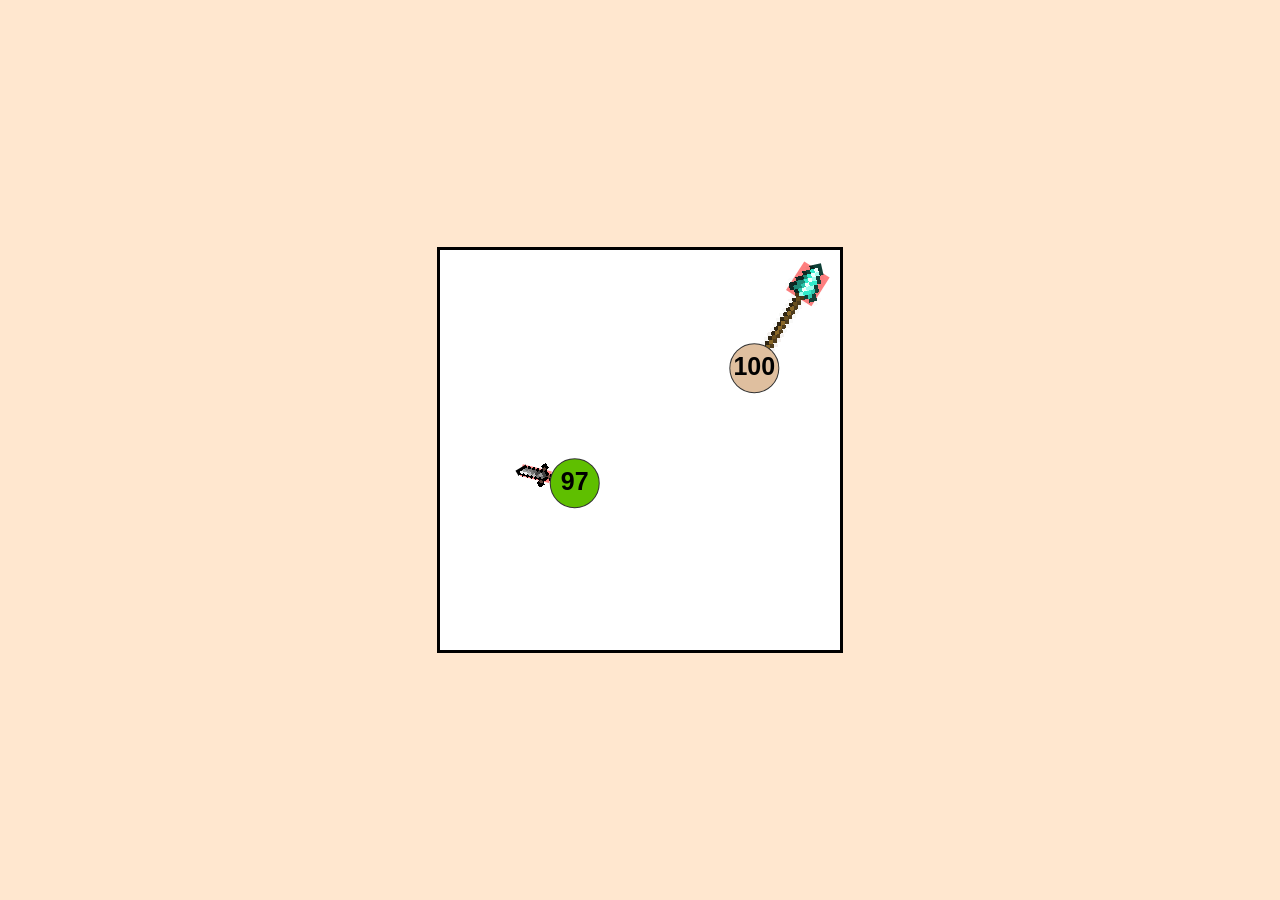
==== index.html @ 6437f3bf "ttu" ====
<!DOCTYPE html>
<html lang="en">

<head>
    <meta charset="UTF-8" />
    <title>Earclacks</title>
    <link rel="stylesheet" href="index.css">
</head>

<body>
    <div class="col">
        <canvas id="canvas" width="400" height="400"></canvas>
    </div>
    <script src="seedrandom.js"></script>
    <script src="index.js"></script>

</body>

</html>
---- index.css ----
body {
    margin: 0;
    background: #ffe7cf;
    display: flex;
    justify-content: center;
    align-items: center;
    height: 100vh;
    color: white;
    font-size: 18px;
}

canvas {
    background: #fff;
    border: 3px solid #000;
}

.col {
    display: flex;
    flex-direction: column;
    align-items: center;
    justify-content: center;
}
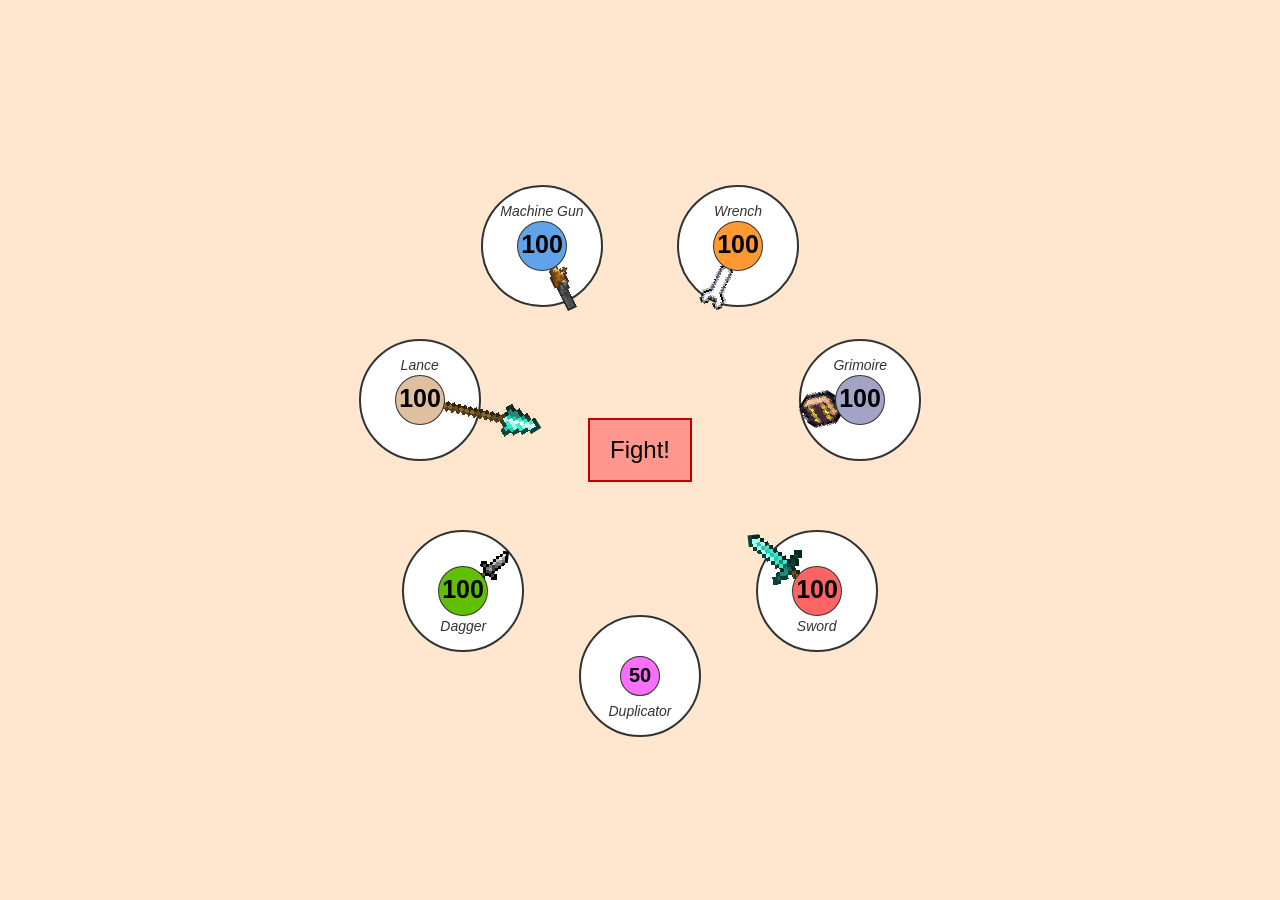
==== commit 65a5c195: "dad" ====
--- a/index.html
+++ b/index.html
@@ -7,13 +7,23 @@
     <link rel="stylesheet" href="index.css">
 </head>
 
-<body>
-    <div class="col">
-        <canvas id="canvas" width="400" height="400"></canvas>
+<body class="">
+    <div id="menu">
+        <div id="balls"></div>
+        <button id="start" class="disabled">Fight!</button>
     </div>
-    <script src="seedrandom.js"></script>
-    <script src="index.js"></script>
-
+    <div id="battle" class="hidden">
+        <div class="col">
+            <div id="battle-ui">
+                <div id="ball1-info" class="ball-info"></div>
+                <div id="ball2-info" class="ball-info"></div>
+            </div>
+            <canvas id="canvas" width="400" height="400"></canvas>
+        </div>
+        <script src="seedrandom.js"></script>
+        <script src="index.js"></script>
+        <script src="ui.js"></script>
+    </div>
 </body>
 
 </html>
--- a/index.css
+++ b/index.css
@@ -9,7 +9,7 @@
     font-size: 18px;
 }
 
-canvas {
+#battle canvas {
     background: #fff;
     border: 3px solid #000;
 }
@@ -19,4 +19,85 @@
     flex-direction: column;
     align-items: center;
     justify-content: center;
+}
+
+.hidden {
+    display: none !important;
+}
+
+#menu {
+    position: relative;
+}
+
+#balls>* {
+    position: absolute;
+    background-color: white;
+    border-radius: 50%;
+    border: 0;
+    cursor: pointer;
+    translate: 50% 50%;
+    border: 2px solid #333;
+}
+
+#balls>*>canvas {
+    position: absolute;
+    right: 50%;
+    bottom: 50%;
+    translate: 50% 50%;
+    pointer-events: none;
+}
+
+#balls>*>span {
+    position: absolute;
+    right: 50%;
+    translate: 50% 0;
+    color: #333;
+    font-style: italic;
+    font-size: 14px;
+    width: 90px;
+}
+
+#balls>.selected {
+    background-color: #bbd3ff;
+}
+
+#start {
+    position: absolute;
+    right: 0;
+    bottom: 0;
+    translate: 50% 50%;
+    font-size: 24px;
+    color: black;
+    border: 2px solid #c10000;
+    background-color: #ff978e;
+    padding: 16px 20px;
+    cursor: pointer;
+}
+
+#start.disabled {}
+
+#battle-ui {
+    display: flex;
+    justify-content: space-between;
+    width: 400px;
+    margin-bottom: 8px;
+    font-size: 14px;
+    color: #333;
+}
+
+.ball-info {
+    background: white;
+    border: 2px solid #333;
+    padding: 8px 12px;
+    border-radius: 8px;
+    min-width: 100px;
+}
+
+.ball-info .name {
+    font-weight: bold;
+    margin-bottom: 4px;
+}
+
+.ball-info .stat {
+    font-size: 12px;
 }
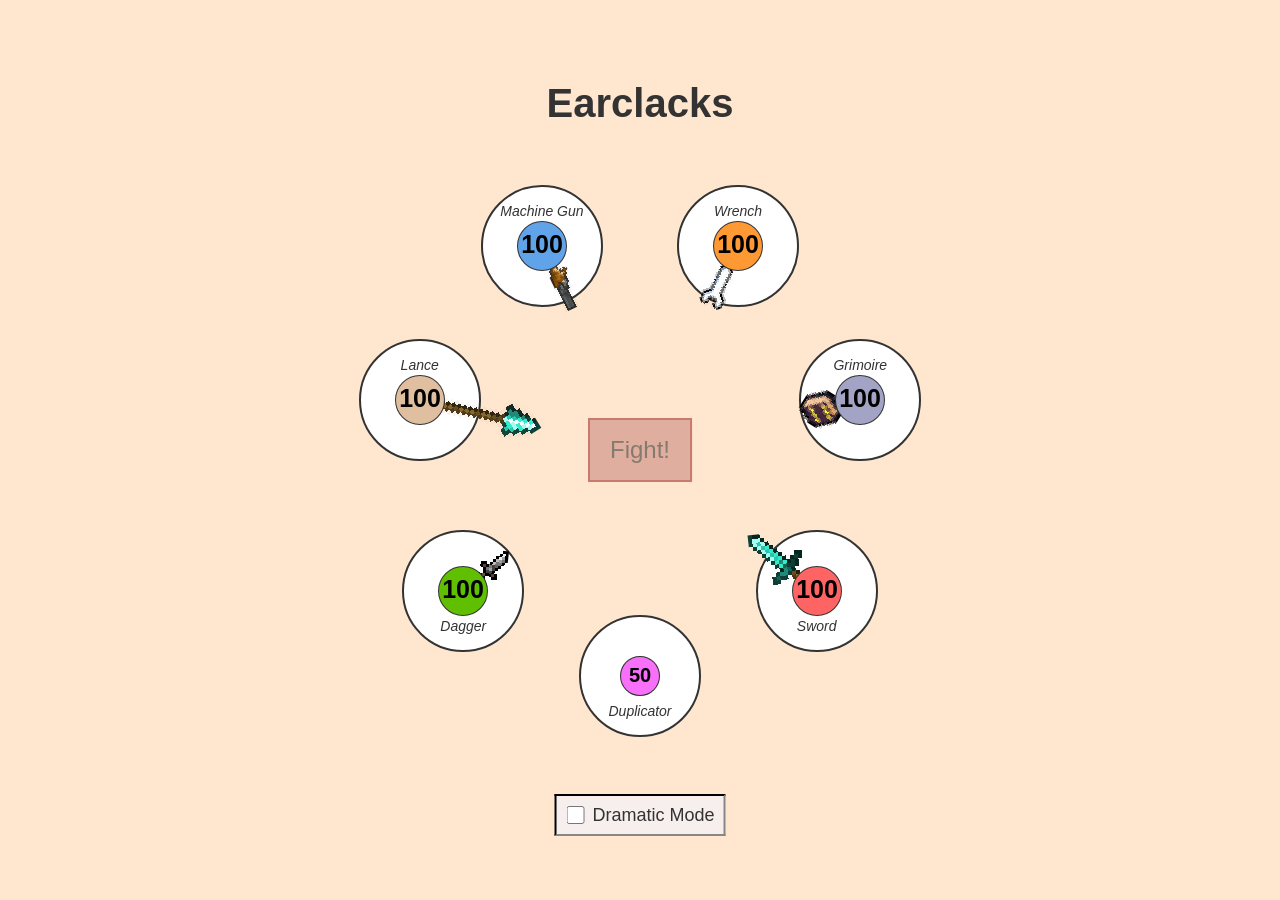
==== commit fc12c4ff: "earcalcks" ====
--- a/index.html
+++ b/index.html
@@ -9,8 +9,10 @@
 
 <body class="">
     <div id="menu">
+        <h1>Earclacks</h1>
         <div id="balls"></div>
         <button id="start" class="disabled">Fight!</button>
+        <label id="dramatic-toggle"><input type="checkbox" id="dramatic-check"> Dramatic Mode</label>
     </div>
     <div id="battle" class="hidden">
         <div class="col">
@@ -22,6 +24,7 @@
         </div>
         <script src="seedrandom.js"></script>
         <script src="index.js"></script>
+        <script src="dramatic.js"></script>
         <script src="ui.js"></script>
     </div>
 </body>
--- a/index.css
+++ b/index.css
@@ -7,9 +7,10 @@
     height: 100vh;
     color: white;
     font-size: 18px;
+    font-family: sans-serif;
 }
 
-#battle canvas {
+#canvas {
     background: #fff;
     border: 3px solid #000;
 }
@@ -27,6 +28,15 @@
 
 #menu {
     position: relative;
+}
+
+#menu h1 {
+    position: absolute;
+    bottom: 320px;
+    right: 0;
+    translate: 50% 50%;
+    color: #333;
+    font-size: 40px;
 }
 
 #balls>* {
@@ -61,6 +71,29 @@
     background-color: #bbd3ff;
 }
 
+#dramatic-toggle {
+    position: absolute;
+    right: 0;
+    bottom: -365px;
+    translate: 50% 50%;
+    color: #333;
+    cursor: pointer;
+    display: flex;
+    white-space: nowrap;
+    border: 2px #333 inset;
+    background-color: #f7eeee;
+    padding: 7px 9px;
+    align-items: center;
+}
+
+#dramatic-toggle input {
+    margin-right: 8px;
+    margin-left: 1px;
+    width: 18px;
+    height: 18px;
+    border-radius: 0 !important;
+}
+
 #start {
     position: absolute;
     right: 0;
@@ -74,20 +107,31 @@
     cursor: pointer;
 }
 
-#start.disabled {}
+#start.disabled {
+    pointer-events: none;
+}
+
+#start.disabled::after {
+    position: absolute;
+    top: -2px;
+    bottom: -2px;
+    left: -2px;
+    right: -2px;
+    content: "";
+    background-color: #cebcaa;
+    opacity: 0.65;
+}
 
 #battle-ui {
     display: flex;
     justify-content: space-between;
     width: 400px;
-    margin-bottom: 8px;
-    font-size: 14px;
+    margin-bottom: 4px;
+    font-size: 18px;
     color: #333;
 }
 
 .ball-info {
-    background: white;
-    border: 2px solid #333;
     padding: 8px 12px;
     border-radius: 8px;
     min-width: 100px;
@@ -98,6 +142,40 @@
     margin-bottom: 4px;
 }
 
+#ball2-info {
+    text-align: right;
+}
+
 .ball-info .stat {
-    font-size: 12px;
+    font-size: 16px;
+}
+
+#battle ul {
+    margin: 0;
+    padding: 0;
+}
+
+#battle li {
+    list-style: none;
+}
+
+.hp-bar {
+    position: relative;
+    display: flex;
+}
+
+#ball2-info .hp-bar {
+    flex-direction: row-reverse;
+}
+
+.hp-bar span {
+    position: absolute;
+    bottom: 50%;
+    translate: 0 50%;
+    font-weight: bold;
+    font-size: 18px;
+}
+
+.ded {
+    font-size: 32px;
 }
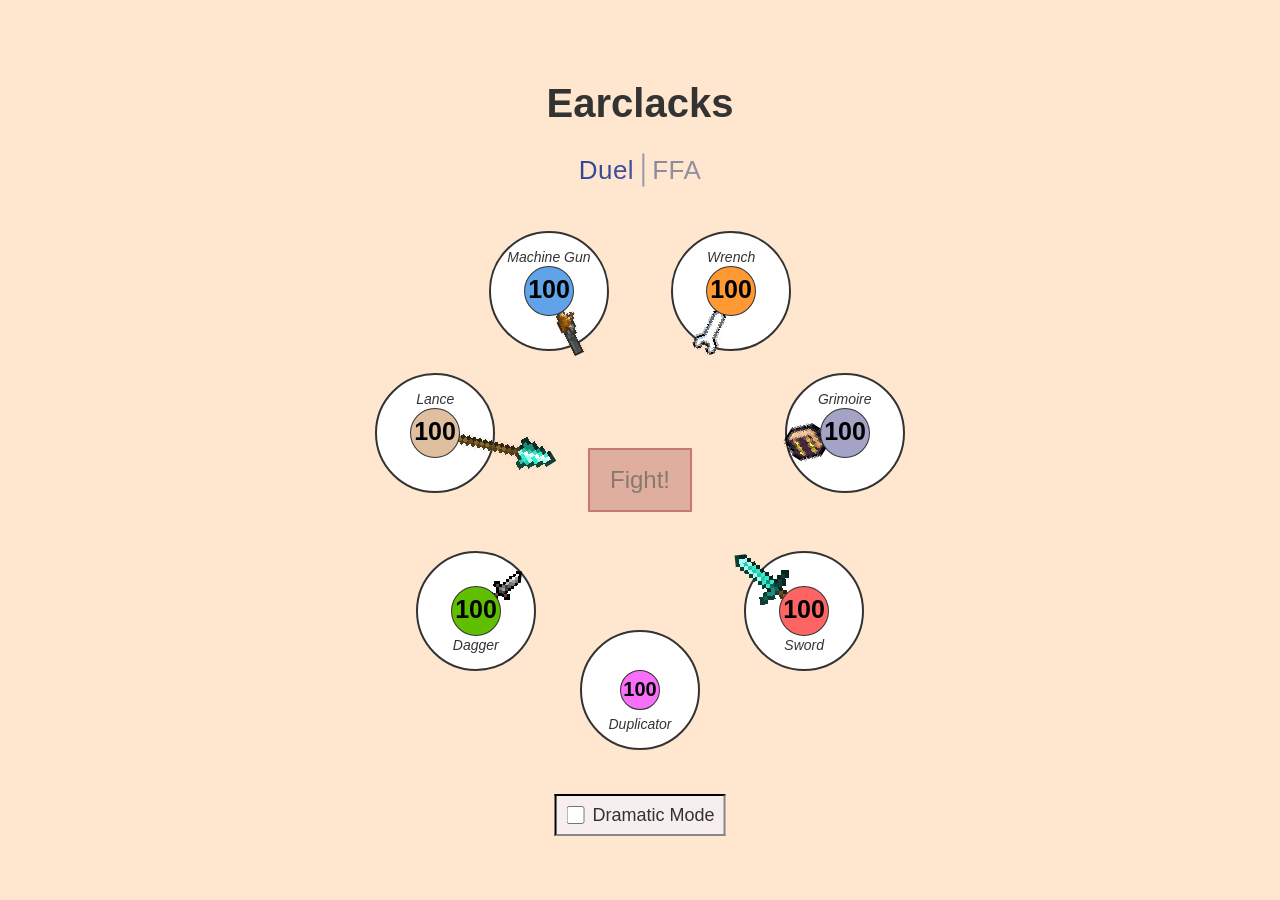
==== commit 7020a21f: "nya" ====
--- a/index.html
+++ b/index.html
@@ -10,8 +10,14 @@
 <body class="">
     <div id="menu">
         <h1>Earclacks</h1>
+        <div id="mode">
+            <span class="selected">Duel</span>
+            <div id="divider"></div>
+            <span>FFA</span>
+        </div>
         <div id="balls"></div>
         <button id="start" class="disabled">Fight!</button>
+        <!-- <button id="battle-royale">Battle Royale!</button> -->
         <label id="dramatic-toggle"><input type="checkbox" id="dramatic-check"> Dramatic Mode</label>
     </div>
     <div id="battle" class="hidden">
@@ -20,8 +26,9 @@
                 <div id="ball1-info" class="ball-info"></div>
                 <div id="ball2-info" class="ball-info"></div>
             </div>
-            <canvas id="canvas" width="400" height="400"></canvas>
+            <canvas id="canvas" width="406" height="406"></canvas>
         </div>
+        <div id="leaderboard"></div>
         <script src="seedrandom.js"></script>
         <script src="index.js"></script>
         <script src="dramatic.js"></script>
--- a/index.css
+++ b/index.css
@@ -10,11 +10,6 @@
     font-family: sans-serif;
 }
 
-#canvas {
-    background: #fff;
-    border: 3px solid #000;
-}
-
 .col {
     display: flex;
     flex-direction: column;
@@ -30,13 +25,61 @@
     position: relative;
 }
 
-#menu h1 {
-    position: absolute;
-    bottom: 320px;
+#menu>* {
+    position: absolute;
     right: 0;
     translate: 50% 50%;
+}
+
+#menu h1 {
+    bottom: 320px;
     color: #333;
     font-size: 40px;
+}
+
+#mode {
+    bottom: 280px;
+    display: flex;
+    font-size: 26px;
+    letter-spacing: 0.5px;
+}
+
+#mode> :hover {
+    text-decoration: underline;
+}
+
+#mode>* {
+    background: linear-gradient(to bottom right, #888697, #9697a2);
+    background-clip: text;
+    color: transparent;
+    cursor: pointer;
+    user-select: none;
+}
+
+#mode>.selected {
+    background: linear-gradient(to bottom right, #2a3e98, #495a9c);
+    background-clip: text;
+}
+
+#divider {
+    margin: 0 8px;
+    width: 2px;
+    height: 1lh;
+    position: relative;
+}
+
+#divider::after {
+    content: "";
+    position: absolute;
+    background-color: #9697a2;
+    top: -1px;
+    bottom: -1px;
+    left: 0;
+    right: 0;
+}
+
+#balls {
+    bottom: -30px;
 }
 
 #balls>* {
@@ -67,15 +110,19 @@
     width: 90px;
 }
 
-#balls>.selected {
-    background-color: #bbd3ff;
+#balls>.selected,
+.ffa #balls>* {
+    background-color: #c9dcff;
+}
+
+.ffa #balls>* {
+    cursor: auto;
+    pointer-events: none;
 }
 
 #dramatic-toggle {
     position: absolute;
-    right: 0;
     bottom: -365px;
-    translate: 50% 50%;
     color: #333;
     cursor: pointer;
     display: flex;
@@ -96,9 +143,7 @@
 
 #start {
     position: absolute;
-    right: 0;
-    bottom: 0;
-    translate: 50% 50%;
+    bottom: -30px;
     font-size: 24px;
     color: black;
     border: 2px solid #c10000;
@@ -107,11 +152,11 @@
     cursor: pointer;
 }
 
-#start.disabled {
+#menu:not(.ffa) #start.disabled {
     pointer-events: none;
 }
 
-#start.disabled::after {
+#menu:not(.ffa) #start.disabled::after {
     position: absolute;
     top: -2px;
     bottom: -2px;
@@ -146,7 +191,7 @@
     text-align: right;
 }
 
-.ball-info .stat {
+.stat {
     font-size: 16px;
 }
 
@@ -157,18 +202,20 @@
 
 #battle li {
     list-style: none;
+    white-space: nowrap;
 }
 
 .hp-bar {
     position: relative;
     display: flex;
+    margin-bottom: 3px;
 }
 
 #ball2-info .hp-bar {
     flex-direction: row-reverse;
 }
 
-.hp-bar span {
+.hp-bar>span {
     position: absolute;
     bottom: 50%;
     translate: 0 50%;
@@ -178,4 +225,52 @@
 
 .ded {
     font-size: 32px;
+}
+
+/* FFA Leaderboard */
+#battle {
+    display: flex;
+    align-items: center;
+}
+
+#battle.ffa-mode #battle-ui {
+    display: none;
+}
+
+#leaderboard {
+    display: none;
+    margin-left: 60px;
+    overflow-y: auto;
+    position: relative;
+    width: 200px;
+    height: 498px;
+}
+
+.dmg {
+    left: 118px;
+    color: #777;
+    white-space: nowrap;
+}
+
+#battle.ffa-mode #leaderboard {
+    display: flex;
+}
+
+.lb-entry {
+    color: #333;
+    position: absolute;
+    transition: top 0.3s ease;
+}
+
+.lb-entry.dead {
+    opacity: 0.5;
+}
+
+.lb-entry .name {
+    font-weight: bold;
+    margin-bottom: 4px;
+}
+
+.lb-entry .hp-bar>:first-child {
+    left: 7px;
 }
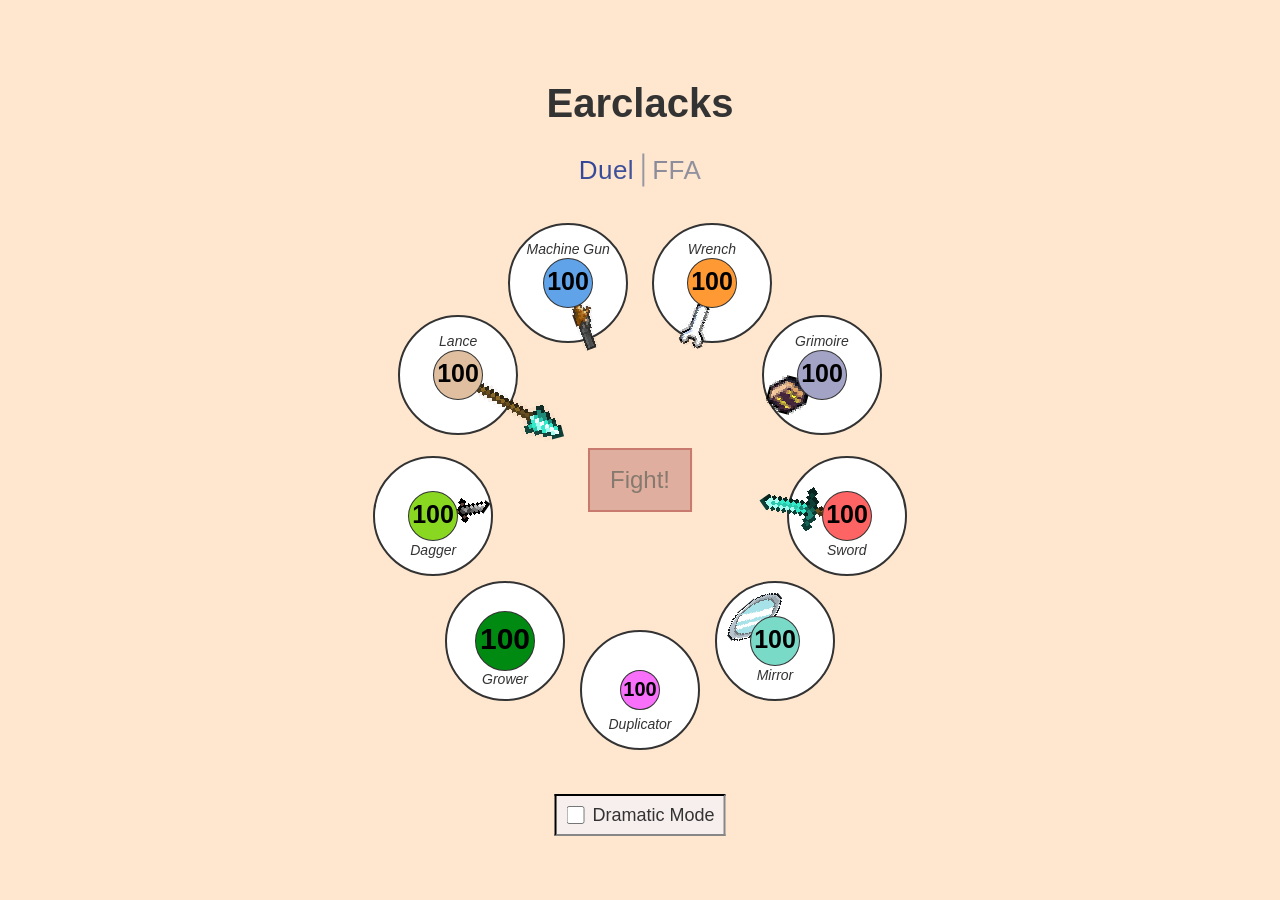
==== commit 045b0c17: "bilubilubilubilu" ====
--- a/index.html
+++ b/index.html
@@ -31,6 +31,7 @@
         <div id="leaderboard"></div>
         <script src="seedrandom.js"></script>
         <script src="index.js"></script>
+        <script src="ffa-config.js"></script>
         <script src="dramatic.js"></script>
         <script src="ui.js"></script>
     </div>
--- a/index.css
+++ b/index.css
@@ -205,6 +205,11 @@
     white-space: nowrap;
 }
 
+.na {
+    color: #7f7f7f;
+    font-style: italic;
+}
+
 .hp-bar {
     position: relative;
     display: flex;
@@ -243,7 +248,7 @@
     overflow-y: auto;
     position: relative;
     width: 200px;
-    height: 498px;
+    height: 668px;
 }
 
 .dmg {
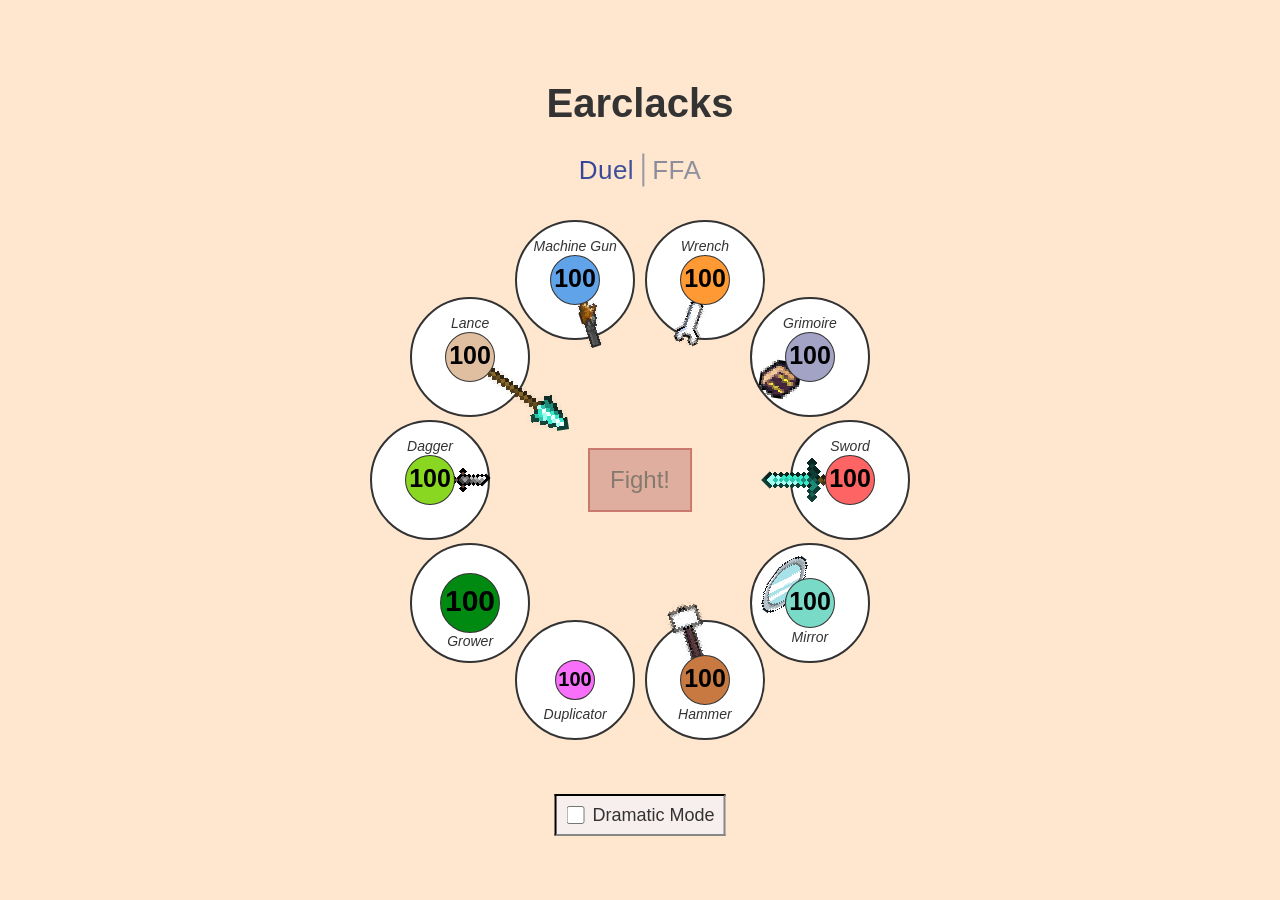
==== commit 8682e517: "daisuke" ====
--- a/index.html
+++ b/index.html
@@ -21,12 +21,13 @@
         <label id="dramatic-toggle"><input type="checkbox" id="dramatic-check"> Dramatic Mode</label>
     </div>
     <div id="battle" class="hidden">
-        <div class="col">
+        <div class="col" style="position: relative;">
             <div id="battle-ui">
                 <div id="ball1-info" class="ball-info"></div>
                 <div id="ball2-info" class="ball-info"></div>
             </div>
             <canvas id="canvas" width="406" height="406"></canvas>
+            <button id="back">⏎ Back</button>
         </div>
         <div id="leaderboard"></div>
         <script src="seedrandom.js"></script>
--- a/index.css
+++ b/index.css
@@ -247,8 +247,8 @@
     margin-left: 60px;
     overflow-y: auto;
     position: relative;
-    width: 200px;
-    height: 668px;
+    width: 175px;
+    height: 753px;
 }
 
 .dmg {
@@ -278,4 +278,25 @@
 
 .lb-entry .hp-bar>:first-child {
     left: 7px;
+}
+
+#back {
+    border: 0;
+    padding: 0;
+    font-size: 22px;
+    background: linear-gradient(to bottom right, #982a2a, #9c4949);
+    background-clip: text;
+    color: transparent;
+    letter-spacing: 0.5px;
+    cursor: pointer;
+
+    position: absolute;
+    bottom: -48px;
+    right: 0;
+}
+
+.ffa-mode #back {
+    bottom: 15px;
+    right: auto;
+    left: -25px;
 }
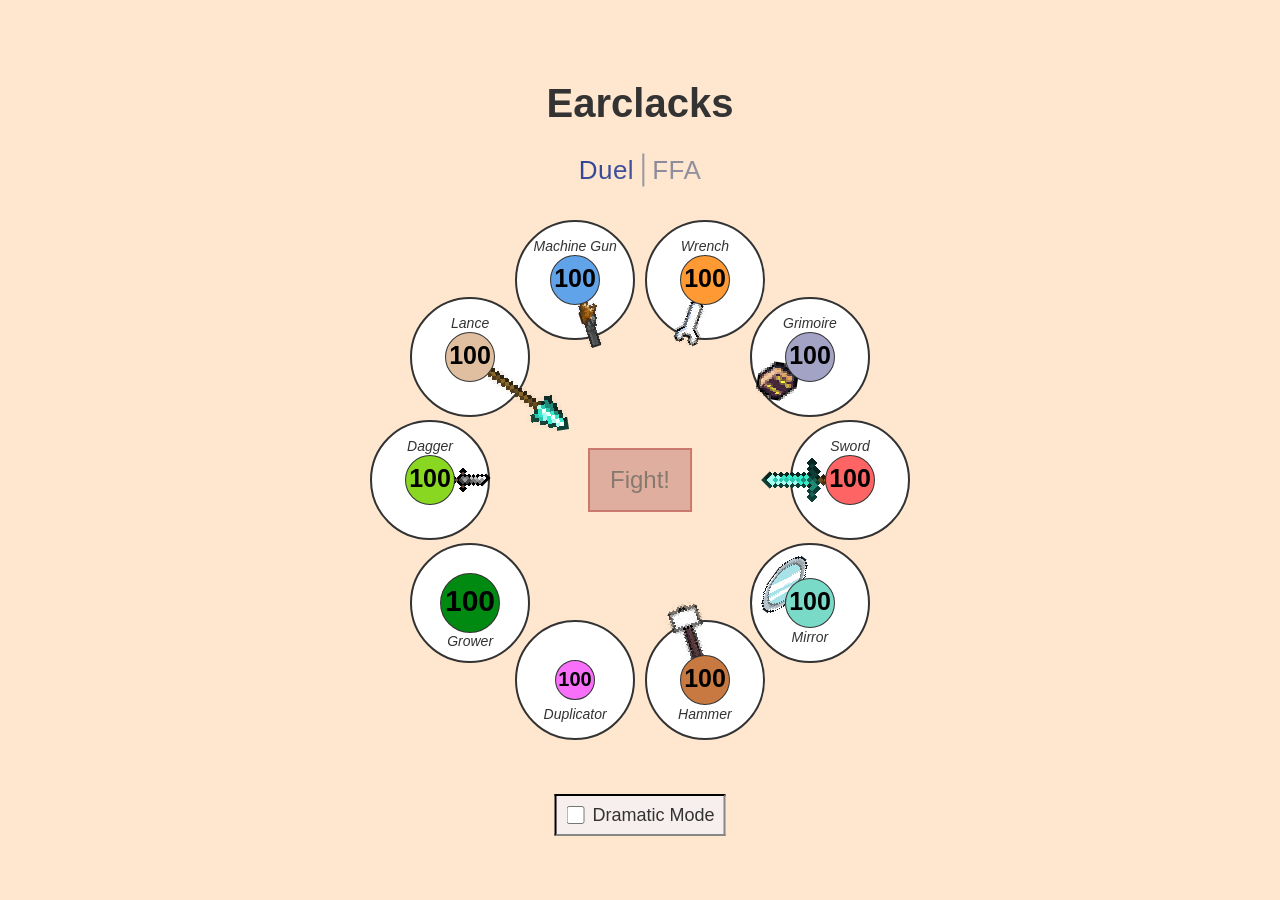
==== commit e02a3d1b: "pingas" ====
--- a/index.html
+++ b/index.html
@@ -17,7 +17,6 @@
         </div>
         <div id="balls"></div>
         <button id="start" class="disabled">Fight!</button>
-        <!-- <button id="battle-royale">Battle Royale!</button> -->
         <label id="dramatic-toggle"><input type="checkbox" id="dramatic-check"> Dramatic Mode</label>
     </div>
     <div id="battle" class="hidden">
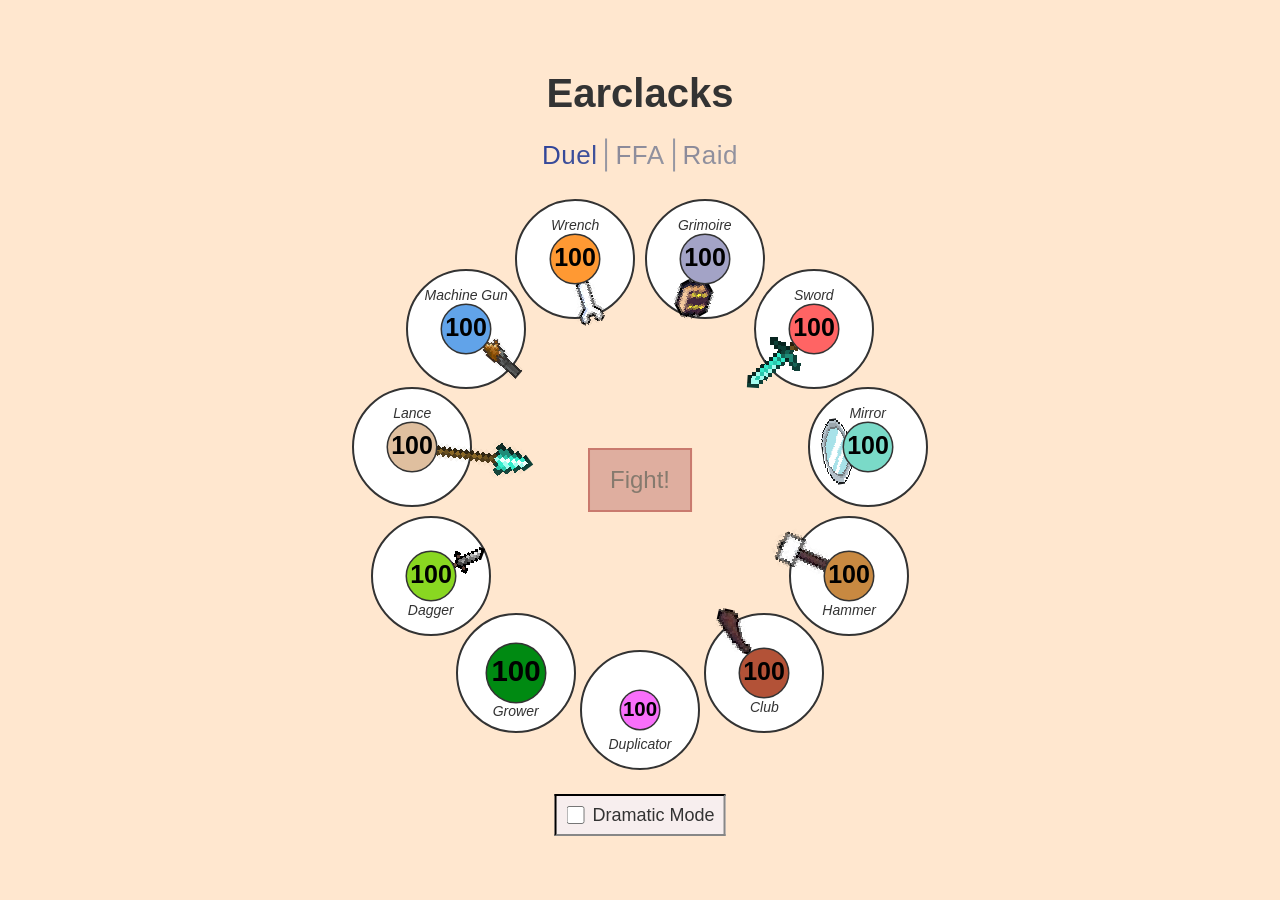
==== commit 62ee3e11: "raid mode" ====
--- a/index.html
+++ b/index.html
@@ -14,6 +14,8 @@
             <span class="selected">Duel</span>
             <div id="divider"></div>
             <span>FFA</span>
+            <div id="divider"></div>
+            <span>Raid</span>
         </div>
         <div id="balls"></div>
         <button id="start" class="disabled">Fight!</button>
@@ -25,6 +27,7 @@
                 <div id="ball1-info" class="ball-info"></div>
                 <div id="ball2-info" class="ball-info"></div>
             </div>
+            <div id="raid-boss-info" class="ball-info"></div>
             <canvas id="canvas" width="406" height="406"></canvas>
             <button id="back">⏎ Back</button>
         </div>
@@ -32,9 +35,10 @@
         <script src="seedrandom.js"></script>
         <script src="index.js"></script>
         <script src="ffa-config.js"></script>
+        <script src="raid-config.js"></script>
         <script src="dramatic.js"></script>
         <script src="ui.js"></script>
     </div>
 </body>
 
-</html>+</html>
--- a/index.css
+++ b/index.css
@@ -32,13 +32,13 @@
 }
 
 #menu h1 {
-    bottom: 320px;
+    bottom: 330px;
     color: #333;
     font-size: 40px;
 }
 
 #mode {
-    bottom: 280px;
+    bottom: 295px;
     display: flex;
     font-size: 26px;
     letter-spacing: 0.5px;
@@ -111,7 +111,7 @@
 }
 
 #balls>.selected,
-.ffa #balls>* {
+.ffa #balls>:not([data-disabled]) {
     background-color: #c9dcff;
 }
 
@@ -119,6 +119,13 @@
     cursor: auto;
     pointer-events: none;
 }
+
+#balls>[data-disabled] {
+    cursor: auto;
+    pointer-events: none;
+    opacity: 0.5;
+}
+
 
 #dramatic-toggle {
     position: absolute;
@@ -242,22 +249,49 @@
     display: none;
 }
 
+#battle.raid-mode #battle-ui {
+    display: none;
+}
+
+#raid-boss-info {
+    display: none;
+    text-align: center;
+    margin-bottom: 4px;
+    color: #333;
+}
+
+#battle.raid-mode #raid-boss-info {
+    display: block;
+}
+
 #leaderboard {
     display: none;
     margin-left: 60px;
     overflow-y: auto;
     position: relative;
     width: 175px;
-    height: 753px;
 }
 
 .dmg {
     left: 118px;
     color: #777;
     white-space: nowrap;
+    font-weight: bold;
+    font-size: 18px;
+}
+
+.stat-line {
+    display: flex;
+    justify-content: space-between;
+    align-items: center;
+    font-size: 16px;
 }
 
 #battle.ffa-mode #leaderboard {
+    display: flex;
+}
+
+#battle.raid-mode #leaderboard {
     display: flex;
 }
 
@@ -299,4 +333,11 @@
     bottom: 15px;
     right: auto;
     left: -25px;
+}
+
+.raid-mode #back {
+    bottom: 15px;
+    right: auto;
+    left: -15px;
+    translate: -100% 0;
 }
